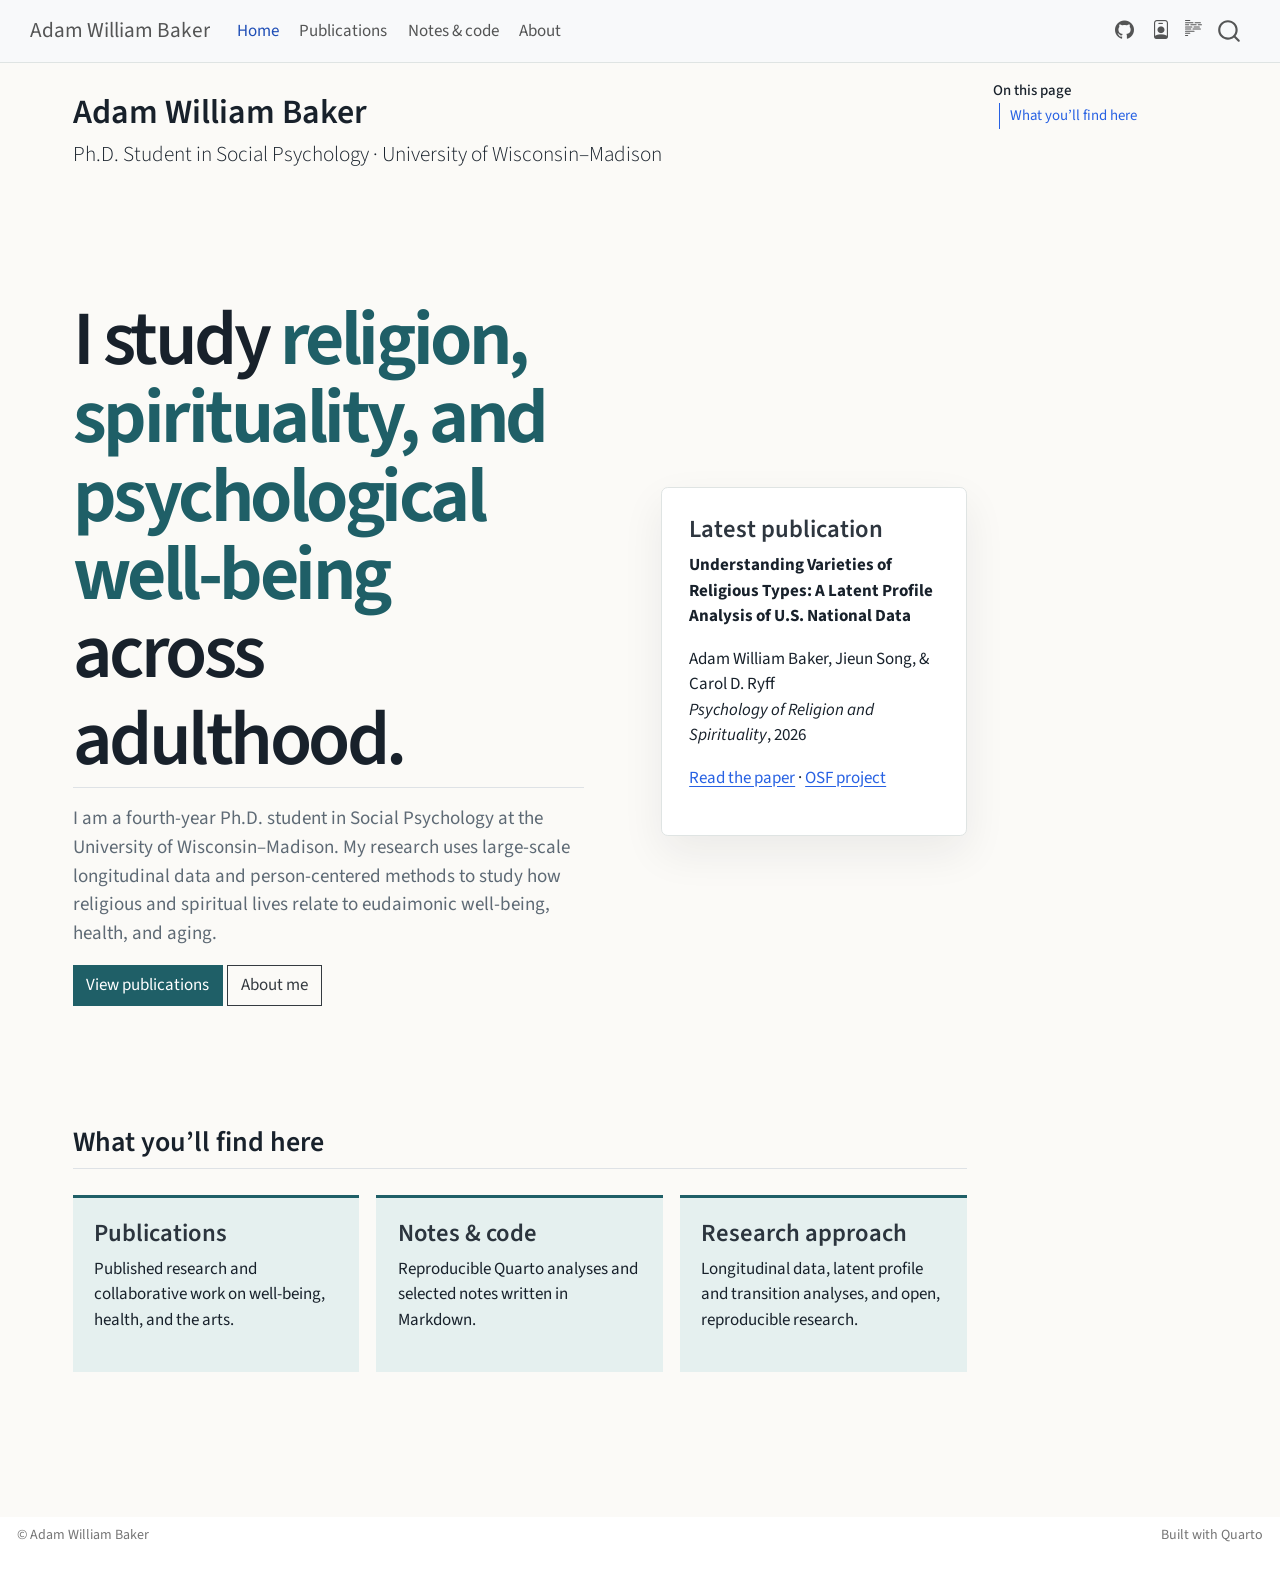
==== index.html @ 700f432c "Built site for gh-pages" ====
<!DOCTYPE html>
<html xmlns="http://www.w3.org/1999/xhtml" lang="en" xml:lang="en"><head>

<meta charset="utf-8">
<meta name="generator" content="quarto-1.10.18">

<meta name="viewport" content="width=device-width, initial-scale=1.0, user-scalable=yes">


<title>Adam William Baker</title>
<style>
/* Default styles provided by pandoc.
** See https://pandoc.org/MANUAL.html#variables-for-html for config info.
*/
span.smallcaps{font-variant: small-caps;}
div.columns{display: flex; gap: 1.5em;}
div.column{flex: auto;}
@media screen {
div.columns{gap: min(4vw, 1.5em);}
div.column{overflow-x: auto;}
}
div.hanging-indent{margin-left: 1.5em; text-indent: -1.5em;}
ul.task-list{list-style: none;}
ul.task-list li input[type="checkbox"] {
  width: 0.8em;
  margin: 0 0.8em 0.2em -1em; /* quarto-specific, see https://github.com/quarto-dev/quarto-cli/issues/4556 */ 
  vertical-align: middle;
}
</style>


<script src="site_libs/quarto-nav/quarto-nav.js"></script>
<script src="site_libs/quarto-nav/headroom.min.js"></script>
<script src="site_libs/clipboard/clipboard.min.js"></script>
<script src="site_libs/quarto-search/autocomplete.umd.js"></script>
<script src="site_libs/quarto-search/fuse.min.js"></script>
<script src="site_libs/quarto-search/quarto-search.js"></script>
<meta name="quarto:offset" content="./">
<script src="site_libs/quarto-html/quarto.js" type="module"></script>
<script src="site_libs/quarto-html/tabsets/tabsets.js" type="module"></script>
<script src="site_libs/quarto-html/popper.min.js"></script>
<script src="site_libs/quarto-html/tippy.umd.min.js"></script>
<script src="site_libs/quarto-html/anchor.min.js"></script>
<link href="site_libs/quarto-html/tippy.css" rel="stylesheet">
<link href="site_libs/quarto-html/quarto-syntax-highlighting-64a204ab8560d761af7679ceaba22944.css" rel="stylesheet" id="quarto-text-highlighting-styles">
<script src="site_libs/bootstrap/bootstrap.min.js"></script>
<link href="site_libs/bootstrap/bootstrap-icons.css" rel="stylesheet">
<link href="site_libs/bootstrap/bootstrap-3a8c703fb520cc07f7eefc65bb59a90d.min.css" rel="stylesheet" append-hash="true" id="quarto-bootstrap" data-mode="light">
<script id="quarto-search-options" type="application/json">{
  "location": "navbar",
  "copy-button": false,
  "collapse-after": 3,
  "panel-placement": "end",
  "type": "overlay",
  "limit": 50,
  "keyboard-shortcut": [
    "f",
    "/",
    "s"
  ],
  "show-item-context": false,
  "language": {
    "search-no-results-text": "No results",
    "search-matching-documents-text": "matching documents",
    "search-copy-link-title": "Copy link to search",
    "search-hide-matches-text": "Hide additional matches",
    "search-more-match-text": "more match in this document",
    "search-more-matches-text": "more matches in this document",
    "search-clear-button-title": "Clear",
    "search-text-placeholder": "",
    "search-detached-cancel-button-title": "Cancel",
    "search-submit-button-title": "Submit",
    "search-label": "Search"
  }
}</script>


<link rel="stylesheet" href="styles.css">
</head>

<body class="nav-fixed quarto-light">

<div id="quarto-search-results"></div>
  <header id="quarto-header" class="headroom fixed-top">
    <nav class="navbar navbar-expand-lg " data-bs-theme="dark">
      <div class="navbar-container container-fluid">
      <div class="navbar-brand-container mx-auto">
    <a class="navbar-brand" href="./index.html">
    <span class="navbar-title">Adam William Baker</span>
    </a>
  </div>
            <div id="quarto-search" class="" title="Search"></div>
          <button class="navbar-toggler" type="button" data-bs-toggle="collapse" data-bs-target="#navbarCollapse" aria-controls="navbarCollapse" role="menu" aria-expanded="false" aria-label="Toggle navigation" onclick="if (window.quartoToggleHeadroom) { window.quartoToggleHeadroom(); }">
  <span class="navbar-toggler-icon"></span>
</button>
          <div class="collapse navbar-collapse" id="navbarCollapse">
            <ul class="navbar-nav navbar-nav-scroll me-auto">
  <li class="nav-item">
    <a class="nav-link active" href="./index.html" aria-current="page"> 
<span class="menu-text">Home</span></a>
  </li>  
  <li class="nav-item">
    <a class="nav-link" href="./research.html"> 
<span class="menu-text">Publications</span></a>
  </li>  
  <li class="nav-item">
    <a class="nav-link" href="./notes/index.html"> 
<span class="menu-text">Notes &amp; code</span></a>
  </li>  
  <li class="nav-item">
    <a class="nav-link" href="./about.html"> 
<span class="menu-text">About</span></a>
  </li>  
</ul>
            <ul class="navbar-nav navbar-nav-scroll ms-auto">
  <li class="nav-item compact">
    <a class="nav-link" href="https://github.com/AdamWilliamBaker"> <i class="bi bi-github" role="img" aria-label="GitHub">
</i> 
<span class="menu-text"></span></a>
  </li>  
  <li class="nav-item compact">
    <a class="nav-link" href="https://orcid.org/0009-0003-1958-0463"> <i class="bi bi-person-badge" role="img" aria-label="ORCID">
</i> 
<span class="menu-text"></span></a>
  </li>  
</ul>
          </div> <!-- /navcollapse -->
            <div class="quarto-navbar-tools">
  <a href="" class="quarto-reader-toggle quarto-navigation-tool px-1" onclick="window.quartoToggleReader(); return false;" title="Toggle reader mode">
  <div class="quarto-reader-toggle-btn">
  <i class="bi"></i>
  </div>
</a>
</div>
      </div> <!-- /container-fluid -->
    </nav>
</header>
<!-- content -->
<div id="quarto-content" class="quarto-container page-columns page-rows-contents page-layout-full page-navbar">
<!-- sidebar -->
<!-- margin-sidebar -->
    <div id="quarto-margin-sidebar" class="sidebar margin-sidebar">
        <nav id="TOC" role="doc-toc" class="toc-active">
    <h2 id="toc-title">On this page</h2>
   
  <ul>
  <li><a href="#what-youll-find-here" id="toc-what-youll-find-here" class="nav-link active" data-scroll-target="#what-youll-find-here">What you’ll find here</a></li>
  </ul>
</nav>
    </div>
<!-- main -->
<main class="content column-page-left" id="quarto-document-content">

<header id="title-block-header" class="quarto-title-block default">
<div class="quarto-title">
<h1 class="title">Adam William Baker</h1>
<p class="subtitle lead">Ph.D.&nbsp;Student in Social Psychology · University of Wisconsin–Madison</p>
</div>



<div class="quarto-title-meta column-page-left">

    
  
    
  </div>
  


</header>


<div class="hero">
<section id="i-study-religion-spirituality-and-psychological-well-being-across-adulthood." class="level2 hero-copy">
<h2 class="anchored" data-anchor-id="i-study-religion-spirituality-and-psychological-well-being-across-adulthood.">I study <strong>religion, spirituality, and psychological well-being</strong> across adulthood.</h2>
<p>I am a fourth-year Ph.D.&nbsp;student in Social Psychology at the University of Wisconsin–Madison. My research uses large-scale longitudinal data and person-centered methods to study how religious and spiritual lives relate to eudaimonic well-being, health, and aging.</p>
<p><a href="./research.html" class="btn btn-primary">View publications</a> <a href="./about.html" class="btn btn-outline-dark">About me</a></p>
</section>
<section id="latest-publication" class="level3 hero-card">
<h3 class="anchored" data-anchor-id="latest-publication">Latest publication</h3>
<p><strong>Understanding Varieties of Religious Types: A Latent Profile Analysis of U.S. National Data</strong></p>
<p>Adam William Baker, Jieun Song, &amp; Carol D. Ryff<br>
<em>Psychology of Religion and Spirituality</em>, 2026</p>
<p><a href="https://doi.org/10.1037/rel0000631">Read the paper</a> · <a href="https://doi.org/10.17605/OSF.IO/YSD2C">OSF project</a></p>
</section>
</div>
<section id="what-youll-find-here" class="level2">
<h2 class="anchored" data-anchor-id="what-youll-find-here">What you’ll find here</h2>
<div class="feature-grid">
<section id="publications" class="level3 feature">
<h3 class="anchored" data-anchor-id="publications">Publications</h3>
<p>Published research and collaborative work on well-being, health, and the arts.</p>
</section>
<section id="notes-code" class="level3 feature">
<h3 class="anchored" data-anchor-id="notes-code">Notes &amp; code</h3>
<p>Reproducible Quarto analyses and selected notes written in Markdown.</p>
</section>
<section id="research-approach" class="level3 feature">
<h3 class="anchored" data-anchor-id="research-approach">Research approach</h3>
<p>Longitudinal data, latent profile and transition analyses, and open, reproducible research.</p>
</section>
</div>


</section>

</main> <!-- /main -->
<script id="quarto-html-after-body" type="application/javascript">
  window.document.addEventListener("DOMContentLoaded", function (event) {
    const icon = "";
    const anchorJS = new window.AnchorJS();
    anchorJS.options = {
      placement: 'right',
      icon: icon
    };
    anchorJS.add('.anchored');
    const isCodeAnnotation = (el) => {
      for (const clz of el.classList) {
        if (clz.startsWith('code-annotation-')) {                     
          return true;
        }
      }
      return false;
    }
    const onCopySuccess = function(e) {
      // button target
      const button = e.trigger;
      // don't keep focus
      button.blur();
      // flash "checked"
      button.classList.add('code-copy-button-checked');
      var currentTitle = button.getAttribute("title");
      button.setAttribute("title", "Copied!");
      let tooltip;
      if (window.bootstrap) {
        button.setAttribute("data-bs-toggle", "tooltip");
        button.setAttribute("data-bs-placement", "left");
        button.setAttribute("data-bs-title", "Copied!");
        tooltip = new bootstrap.Tooltip(button, 
          { trigger: "manual", 
            customClass: "code-copy-button-tooltip",
            offset: [0, -8]});
        tooltip.show();    
      }
      setTimeout(function() {
        if (tooltip) {
          tooltip.hide();
          button.removeAttribute("data-bs-title");
          button.removeAttribute("data-bs-toggle");
          button.removeAttribute("data-bs-placement");
        }
        button.setAttribute("title", currentTitle);
        button.classList.remove('code-copy-button-checked');
      }, 1000);
      // clear code selection
      e.clearSelection();
    }
    const getTextToCopy = function(trigger) {
      const outerScaffold = trigger.parentElement.cloneNode(true);
      const codeEl = outerScaffold.querySelector('code');
      for (const childEl of codeEl.children) {
        if (isCodeAnnotation(childEl)) {
          childEl.remove();
        }
      }
      return codeEl.innerText;
    }
    const clipboard = new window.ClipboardJS('.code-copy-button:not([data-in-quarto-modal])', {
      text: getTextToCopy
    });
    clipboard.on('success', onCopySuccess);
    if (window.document.getElementById('quarto-embedded-source-code-modal')) {
      const clipboardModal = new window.ClipboardJS('.code-copy-button[data-in-quarto-modal]', {
        text: getTextToCopy,
        container: window.document.getElementById('quarto-embedded-source-code-modal')
      });
      clipboardModal.on('success', onCopySuccess);
    }
      var localhostRegex = new RegExp(/^(?:http|https):\/\/localhost\:?[0-9]*\//);
      var mailtoRegex = new RegExp(/^mailto:/);
        var filterRegex = new RegExp("https:\/\/adamwilliambaker\.github\.io");
      var isInternal = (href) => {
          return filterRegex.test(href) || localhostRegex.test(href) || mailtoRegex.test(href);
      }
      // Inspect non-navigation links and adorn them if external
     var links = window.document.querySelectorAll('a[href]:not(.nav-link):not(.navbar-brand):not(.toc-action):not(.sidebar-link):not(.sidebar-item-toggle):not(.pagination-link):not(.no-external):not([aria-hidden]):not(.dropdown-item):not(.quarto-navigation-tool):not(.about-link)');
      for (var i=0; i<links.length; i++) {
        const link = links[i];
        if (!isInternal(link.href)) {
          // undo the damage that might have been done by quarto-nav.js in the case of
          // links that we want to consider external
          if (link.dataset.originalHref !== undefined) {
            link.href = link.dataset.originalHref;
          }
        }
      }
    function tippyHover(el, contentFn, onTriggerFn, onUntriggerFn) {
      const config = {
        allowHTML: true,
        maxWidth: 500,
        delay: 100,
        arrow: false,
        appendTo: function(el) {
            return el.parentElement;
        },
        interactive: true,
        interactiveBorder: 10,
        theme: 'quarto',
        placement: 'bottom-start',
      };
      if (contentFn) {
        config.content = contentFn;
      }
      if (onTriggerFn) {
        config.onTrigger = onTriggerFn;
      }
      if (onUntriggerFn) {
        config.onUntrigger = onUntriggerFn;
      }
      window.tippy(el, config); 
    }
    const noterefs = window.document.querySelectorAll('a[role="doc-noteref"]');
    for (var i=0; i<noterefs.length; i++) {
      const ref = noterefs[i];
      tippyHover(ref, function() {
        // use id or data attribute instead here
        let href = ref.getAttribute('data-footnote-href') || ref.getAttribute('href');
        try { href = new URL(href).hash; } catch {}
        const id = href.replace(/^#\/?/, "");
        const note = window.document.getElementById(id);
        if (note) {
          return note.innerHTML;
        } else {
          return "";
        }
      });
    }
    const xrefs = window.document.querySelectorAll('a.quarto-xref');
    const processXRef = (id, note) => {
      // Strip column container classes
      const stripColumnClz = (el) => {
        el.classList.remove("page-full", "page-columns");
        if (el.children) {
          for (const child of el.children) {
            stripColumnClz(child);
          }
        }
      }
      stripColumnClz(note)
      if (id === null || id.startsWith('sec-')) {
        // Special case sections, only their first couple elements
        const container = document.createElement("div");
        if (note.children && note.children.length > 2) {
          container.appendChild(note.children[0].cloneNode(true));
          for (let i = 1; i < note.children.length; i++) {
            const child = note.children[i];
            if (child.tagName === "P" && child.innerText === "") {
              continue;
            } else {
              container.appendChild(child.cloneNode(true));
              break;
            }
          }
          if (window.Quarto?.typesetMath) {
            window.Quarto.typesetMath(container);
          }
          return container.innerHTML
        } else {
          if (window.Quarto?.typesetMath) {
            window.Quarto.typesetMath(note);
          }
          return note.innerHTML;
        }
      } else {
        // Remove any anchor links if they are present
        const anchorLink = note.querySelector('a.anchorjs-link');
        if (anchorLink) {
          anchorLink.remove();
        }
        if (window.Quarto?.typesetMath) {
          window.Quarto.typesetMath(note);
        }
        if (note.classList.contains("callout")) {
          return note.outerHTML;
        } else {
          return note.innerHTML;
        }
      }
    }
    for (var i=0; i<xrefs.length; i++) {
      const xref = xrefs[i];
      tippyHover(xref, undefined, function(instance) {
        instance.disable();
        let url = xref.getAttribute('href');
        let hash = undefined; 
        if (url.startsWith('#')) {
          hash = url;
        } else {
          try { hash = new URL(url).hash; } catch {}
        }
        if (hash) {
          const id = hash.replace(/^#\/?/, "");
          const note = window.document.getElementById(id);
          if (note !== null) {
            try {
              const html = processXRef(id, note.cloneNode(true));
              instance.setContent(html);
            } finally {
              instance.enable();
              instance.show();
            }
          } else {
            // See if we can fetch this
            fetch(url.split('#')[0])
            .then(res => res.text())
            .then(html => {
              const parser = new DOMParser();
              const htmlDoc = parser.parseFromString(html, "text/html");
              const note = htmlDoc.getElementById(id);
              if (note !== null) {
                const html = processXRef(id, note);
                instance.setContent(html);
              } 
            }).finally(() => {
              instance.enable();
              instance.show();
            });
          }
        } else {
          // See if we can fetch a full url (with no hash to target)
          // This is a special case and we should probably do some content thinning / targeting
          fetch(url)
          .then(res => res.text())
          .then(html => {
            const parser = new DOMParser();
            const htmlDoc = parser.parseFromString(html, "text/html");
            const note = htmlDoc.querySelector('main.content');
            if (note !== null) {
              // This should only happen for chapter cross references
              // (since there is no id in the URL)
              // remove the first header
              if (note.children.length > 0 && note.children[0].tagName === "HEADER") {
                note.children[0].remove();
              }
              const html = processXRef(null, note);
              instance.setContent(html);
            } 
          }).finally(() => {
            instance.enable();
            instance.show();
          });
        }
      }, function(instance) {
      });
    }
        let selectedAnnoteEl;
        const selectorForAnnotation = ( cell, annotation) => {
          let cellAttr = 'data-code-cell="' + cell + '"';
          let lineAttr = 'data-code-annotation="' +  annotation + '"';
          const selector = 'span[' + cellAttr + '][' + lineAttr + ']';
          return selector;
        }
        const selectCodeLines = (annoteEl) => {
          const doc = window.document;
          const targetCell = annoteEl.getAttribute("data-target-cell");
          const targetAnnotation = annoteEl.getAttribute("data-target-annotation");
          const annoteSpan = window.document.querySelector(selectorForAnnotation(targetCell, targetAnnotation));
          const lines = annoteSpan.getAttribute("data-code-lines").split(",");
          const lineIds = lines.map((line) => {
            return targetCell + "-" + line;
          })
          let top = null;
          let height = null;
          let parent = null;
          if (lineIds.length > 0) {
              //compute the position of the single el (top and bottom and make a div)
              const el = window.document.getElementById(lineIds[0]);
              top = el.offsetTop;
              height = el.offsetHeight;
              parent = el.parentElement.parentElement;
            if (lineIds.length > 1) {
              const lastEl = window.document.getElementById(lineIds[lineIds.length - 1]);
              const bottom = lastEl.offsetTop + lastEl.offsetHeight;
              height = bottom - top;
            }
            if (top !== null && height !== null && parent !== null) {
              // cook up a div (if necessary) and position it 
              let div = window.document.getElementById("code-annotation-line-highlight");
              if (div === null) {
                div = window.document.createElement("div");
                div.setAttribute("id", "code-annotation-line-highlight");
                div.style.position = 'absolute';
                parent.appendChild(div);
              }
              div.style.top = top - 2 + "px";
              div.style.height = height + 4 + "px";
              div.style.left = 0;
              let gutterDiv = window.document.getElementById("code-annotation-line-highlight-gutter");
              if (gutterDiv === null) {
                gutterDiv = window.document.createElement("div");
                gutterDiv.setAttribute("id", "code-annotation-line-highlight-gutter");
                gutterDiv.style.position = 'absolute';
                const codeCell = window.document.getElementById(targetCell);
                const gutter = codeCell.querySelector('.code-annotation-gutter');
                gutter.appendChild(gutterDiv);
              }
              gutterDiv.style.top = top - 2 + "px";
              gutterDiv.style.height = height + 4 + "px";
            }
            selectedAnnoteEl = annoteEl;
          }
        };
        const unselectCodeLines = () => {
          const elementsIds = ["code-annotation-line-highlight", "code-annotation-line-highlight-gutter"];
          elementsIds.forEach((elId) => {
            const div = window.document.getElementById(elId);
            if (div) {
              div.remove();
            }
          });
          selectedAnnoteEl = undefined;
        };
          // Handle positioning of the toggle
      window.addEventListener(
        "resize",
        throttle(() => {
          elRect = undefined;
          if (selectedAnnoteEl) {
            selectCodeLines(selectedAnnoteEl);
          }
        }, 10)
      );
      function throttle(fn, ms) {
      let throttle = false;
      let timer;
        return (...args) => {
          if(!throttle) { // first call gets through
              fn.apply(this, args);
              throttle = true;
          } else { // all the others get throttled
              if(timer) clearTimeout(timer); // cancel #2
              timer = setTimeout(() => {
                fn.apply(this, args);
                timer = throttle = false;
              }, ms);
          }
        };
      }
        // Attach click handler to the DT
        const annoteDls = window.document.querySelectorAll('dt[data-target-cell]');
        for (const annoteDlNode of annoteDls) {
          annoteDlNode.addEventListener('click', (event) => {
            const clickedEl = event.target;
            if (clickedEl !== selectedAnnoteEl) {
              unselectCodeLines();
              const activeEl = window.document.querySelector('dt[data-target-cell].code-annotation-active');
              if (activeEl) {
                activeEl.classList.remove('code-annotation-active');
              }
              selectCodeLines(clickedEl);
              clickedEl.classList.add('code-annotation-active');
            } else {
              // Unselect the line
              unselectCodeLines();
              clickedEl.classList.remove('code-annotation-active');
            }
          });
        }
    const findCites = (el) => {
      const parentEl = el.parentElement;
      if (parentEl) {
        const cites = parentEl.dataset.cites;
        if (cites) {
          return {
            el,
            cites: cites.split(' ')
          };
        } else {
          return findCites(el.parentElement)
        }
      } else {
        return undefined;
      }
    };
    var bibliorefs = window.document.querySelectorAll('a[role="doc-biblioref"]');
    for (var i=0; i<bibliorefs.length; i++) {
      const ref = bibliorefs[i];
      const citeInfo = findCites(ref);
      if (citeInfo) {
        tippyHover(citeInfo.el, function() {
          var popup = window.document.createElement('div');
          citeInfo.cites.forEach(function(cite) {
            var citeDiv = window.document.createElement('div');
            citeDiv.classList.add('hanging-indent');
            citeDiv.classList.add('csl-entry');
            var biblioDiv = window.document.getElementById('ref-' + cite);
            if (biblioDiv) {
              citeDiv.innerHTML = biblioDiv.innerHTML;
            }
            popup.appendChild(citeDiv);
          });
          return popup.innerHTML;
        });
      }
    }
  });
  </script>
</div> <!-- /content -->
<footer class="footer">
  <div class="nav-footer">
    <div class="nav-footer-left">
<p>© Adam William Baker</p>
</div>   
    <div class="nav-footer-center">
      &nbsp;
    </div>
    <div class="nav-footer-right">
<p>Built with Quarto</p>
</div>
  </div>
</footer>




</body></html>
---- site_libs/quarto-html/tippy.css ----
.tippy-box[data-animation=fade][data-state=hidden]{opacity:0}[data-tippy-root]{max-width:calc(100vw - 10px)}.tippy-box{position:relative;background-color:#333;color:#fff;border-radius:4px;font-size:14px;line-height:1.4;white-space:normal;outline:0;transition-property:transform,visibility,opacity}.tippy-box[data-placement^=top]>.tippy-arrow{bottom:0}.tippy-box[data-placement^=top]>.tippy-arrow:before{bottom:-7px;left:0;border-width:8px 8px 0;border-top-color:initial;transform-origin:center top}.tippy-box[data-placement^=bottom]>.tippy-arrow{top:0}.tippy-box[data-placement^=bottom]>.tippy-arrow:before{top:-7px;left:0;border-width:0 8px 8px;border-bottom-color:initial;transform-origin:center bottom}.tippy-box[data-placement^=left]>.tippy-arrow{right:0}.tippy-box[data-placement^=left]>.tippy-arrow:before{border-width:8px 0 8px 8px;border-left-color:initial;right:-7px;transform-origin:center left}.tippy-box[data-placement^=right]>.tippy-arrow{left:0}.tippy-box[data-placement^=right]>.tippy-arrow:before{left:-7px;border-width:8px 8px 8px 0;border-right-color:initial;transform-origin:center right}.tippy-box[data-inertia][data-state=visible]{transition-timing-function:cubic-bezier(.54,1.5,.38,1.11)}.tippy-arrow{width:16px;height:16px;color:#333}.tippy-arrow:before{content:"";position:absolute;border-color:transparent;border-style:solid}.tippy-content{position:relative;padding:5px 9px;z-index:1}
---- site_libs/quarto-html/quarto-syntax-highlighting-64a204ab8560d761af7679ceaba22944.css ----
/* quarto syntax highlight colors */
:root {
  --quarto-hl-ot-color: #003B4F;
  --quarto-hl-at-color: #657422;
  --quarto-hl-ss-color: #20794D;
  --quarto-hl-an-color: #5E5E5E;
  --quarto-hl-fu-color: #4758AB;
  --quarto-hl-st-color: #20794D;
  --quarto-hl-cf-color: #003B4F;
  --quarto-hl-op-color: #5E5E5E;
  --quarto-hl-er-color: #AD0000;
  --quarto-hl-bn-color: #AD0000;
  --quarto-hl-al-color: #AD0000;
  --quarto-hl-va-color: #111111;
  --quarto-hl-bu-color: inherit;
  --quarto-hl-ex-color: inherit;
  --quarto-hl-pp-color: #AD0000;
  --quarto-hl-in-color: #5E5E5E;
  --quarto-hl-vs-color: #20794D;
  --quarto-hl-wa-color: #5E5E5E;
  --quarto-hl-do-color: #5E5E5E;
  --quarto-hl-im-color: #00769E;
  --quarto-hl-ch-color: #20794D;
  --quarto-hl-dt-color: #AD0000;
  --quarto-hl-fl-color: #AD0000;
  --quarto-hl-co-color: #5E5E5E;
  --quarto-hl-cv-color: #5E5E5E;
  --quarto-hl-cn-color: #8f5902;
  --quarto-hl-sc-color: #5E5E5E;
  --quarto-hl-dv-color: #AD0000;
  --quarto-hl-kw-color: #003B4F;
}

/* other quarto variables */
:root {
  --quarto-font-monospace: SFMono-Regular, Menlo, Monaco, Consolas, "Liberation Mono", "Courier New", monospace;
}

/* syntax highlight based on Pandoc's rules */
pre > code.sourceCode > span {
  color: #003B4F;
}

code.sourceCode > span {
  color: #003B4F;
}

div.sourceCode,
div.sourceCode pre.sourceCode {
  color: #003B4F;
}

/* Normal */
code span {
  color: #003B4F;
}

/* Alert */
code span.al {
  color: #AD0000;
  font-style: inherit;
}

/* Annotation */
code span.an {
  color: #5E5E5E;
  font-style: inherit;
}

/* Attribute */
code span.at {
  color: #657422;
  font-style: inherit;
}

/* BaseN */
code span.bn {
  color: #AD0000;
  font-style: inherit;
}

/* BuiltIn */
code span.bu {
  font-style: inherit;
}

/* ControlFlow */
code span.cf {
  color: #003B4F;
  font-weight: bold;
  font-style: inherit;
}

/* Char */
code span.ch {
  color: #20794D;
  font-style: inherit;
}

/* Constant */
code span.cn {
  color: #8f5902;
  font-style: inherit;
}

/* Comment */
code span.co {
  color: #5E5E5E;
  font-style: inherit;
}

/* CommentVar */
code span.cv {
  color: #5E5E5E;
  font-style: italic;
}

/* Documentation */
code span.do {
  color: #5E5E5E;
  font-style: italic;
}

/* DataType */
code span.dt {
  color: #AD0000;
  font-style: inherit;
}

/* DecVal */
code span.dv {
  color: #AD0000;
  font-style: inherit;
}

/* Error */
code span.er {
  color: #AD0000;
  font-style: inherit;
}

/* Extension */
code span.ex {
  font-style: inherit;
}

/* Float */
code span.fl {
  color: #AD0000;
  font-style: inherit;
}

/* Function */
code span.fu {
  color: #4758AB;
  font-style: inherit;
}

/* Import */
code span.im {
  color: #00769E;
  font-style: inherit;
}

/* Information */
code span.in {
  color: #5E5E5E;
  font-style: inherit;
}

/* Keyword */
code span.kw {
  color: #003B4F;
  font-weight: bold;
  font-style: inherit;
}

/* Operator */
code span.op {
  color: #5E5E5E;
  font-style: inherit;
}

/* Other */
code span.ot {
  color: #003B4F;
  font-style: inherit;
}

/* Preprocessor */
code span.pp {
  color: #AD0000;
  font-style: inherit;
}

/* SpecialChar */
code span.sc {
  color: #5E5E5E;
  font-style: inherit;
}

/* SpecialString */
code span.ss {
  color: #20794D;
  font-style: inherit;
}

/* String */
code span.st {
  color: #20794D;
  font-style: inherit;
}

/* Variable */
code span.va {
  color: #111111;
  font-style: inherit;
}

/* VerbatimString */
code span.vs {
  color: #20794D;
  font-style: inherit;
}

/* Warning */
code span.wa {
  color: #5E5E5E;
  font-style: italic;
}

.prevent-inlining {
  content: "</";
}

/*# sourceMappingURL=9d8d5bb603a83b8298b89080a598c93b.css.map */
---- styles.css ----
:root {
  --ink: #18212b;
  --muted: #5e6a75;
  --paper: #fbfaf7;
  --accent: #1f5f67;
  --accent-soft: #e5f0ef;
  --line: #dfe4e3;
}

body {
  color: var(--ink);
  background: var(--paper);
}

.navbar {
  border-bottom: 1px solid var(--line);
}

.hero {
  display: grid;
  grid-template-columns: minmax(0, 1.45fr) minmax(18rem, 0.8fr);
  gap: clamp(2rem, 6vw, 6rem);
  align-items: center;
  padding: clamp(3rem, 8vw, 7rem) 0;
}

.hero-copy h2 {
  max-width: 16ch;
  margin-top: 0;
  font-size: clamp(2.5rem, 6vw, 5.4rem);
  line-height: 1.02;
  letter-spacing: -0.045em;
}

.hero-copy h2 strong {
  color: var(--accent);
  font-weight: 650;
}

.hero-copy p {
  max-width: 42rem;
  color: var(--muted);
  font-size: 1.12rem;
}

.hero-card,
.publication {
  padding: 1.6rem;
  border: 1px solid var(--line);
  border-radius: 0.4rem;
  background: #fff;
  box-shadow: 0 1rem 2.5rem rgb(24 33 43 / 7%);
}

.hero-card h3,
.publication h3 {
  margin-top: 0;
}

.feature-grid {
  display: grid;
  grid-template-columns: repeat(3, 1fr);
  gap: 1rem;
  margin: 1.5rem 0 4rem;
}

.feature {
  padding: 1.25rem;
  border-top: 3px solid var(--accent);
  background: var(--accent-soft);
}

.feature h3 {
  margin-top: 0;
}

.btn-primary {
  border-color: var(--accent);
  background: var(--accent);
}

@media (max-width: 800px) {
  .hero,
  .feature-grid {
    grid-template-columns: 1fr;
  }

  .hero {
    padding-top: 2rem;
  }
}
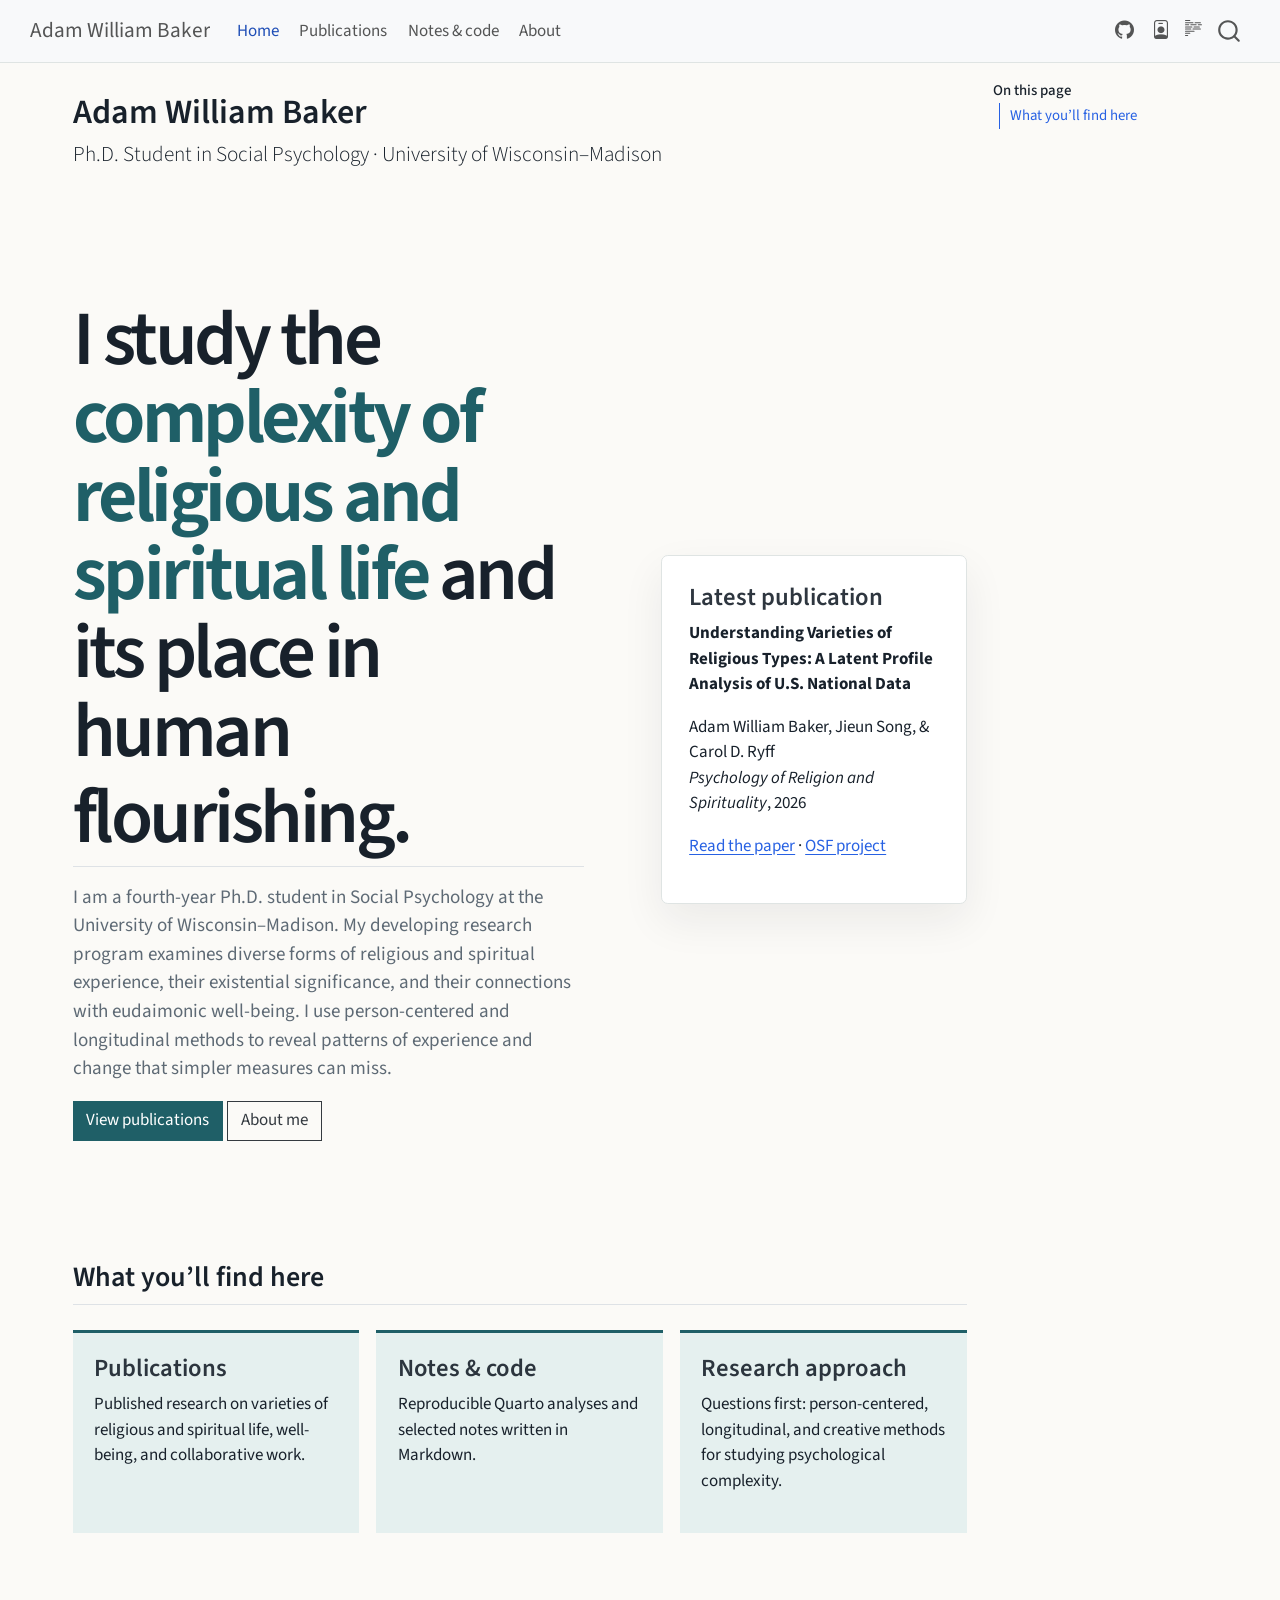
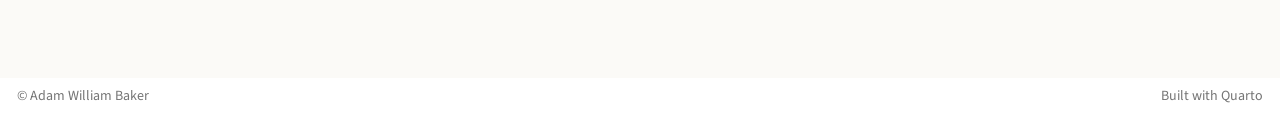
==== commit 029799d0: "Built site for gh-pages" ====
--- a/index.html
+++ b/index.html
@@ -172,9 +172,9 @@
 
 
 <div class="hero">
-<section id="i-study-religion-spirituality-and-psychological-well-being-across-adulthood." class="level2 hero-copy">
-<h2 class="anchored" data-anchor-id="i-study-religion-spirituality-and-psychological-well-being-across-adulthood.">I study <strong>religion, spirituality, and psychological well-being</strong> across adulthood.</h2>
-<p>I am a fourth-year Ph.D.&nbsp;student in Social Psychology at the University of Wisconsin–Madison. My research uses large-scale longitudinal data and person-centered methods to study how religious and spiritual lives relate to eudaimonic well-being, health, and aging.</p>
+<section id="i-study-the-complexity-of-religious-and-spiritual-life-and-its-place-in-human-flourishing." class="level2 hero-copy">
+<h2 class="anchored" data-anchor-id="i-study-the-complexity-of-religious-and-spiritual-life-and-its-place-in-human-flourishing.">I study the <strong>complexity of religious and spiritual life</strong> and its place in human flourishing.</h2>
+<p>I am a fourth-year Ph.D.&nbsp;student in Social Psychology at the University of Wisconsin–Madison. My developing research program examines diverse forms of religious and spiritual experience, their existential significance, and their connections with eudaimonic well-being. I use person-centered and longitudinal methods to reveal patterns of experience and change that simpler measures can miss.</p>
 <p><a href="./research.html" class="btn btn-primary">View publications</a> <a href="./about.html" class="btn btn-outline-dark">About me</a></p>
 </section>
 <section id="latest-publication" class="level3 hero-card">
@@ -190,7 +190,7 @@
 <div class="feature-grid">
 <section id="publications" class="level3 feature">
 <h3 class="anchored" data-anchor-id="publications">Publications</h3>
-<p>Published research and collaborative work on well-being, health, and the arts.</p>
+<p>Published research on varieties of religious and spiritual life, well-being, and collaborative work.</p>
 </section>
 <section id="notes-code" class="level3 feature">
 <h3 class="anchored" data-anchor-id="notes-code">Notes &amp; code</h3>
@@ -198,7 +198,7 @@
 </section>
 <section id="research-approach" class="level3 feature">
 <h3 class="anchored" data-anchor-id="research-approach">Research approach</h3>
-<p>Longitudinal data, latent profile and transition analyses, and open, reproducible research.</p>
+<p>Questions first: person-centered, longitudinal, and creative methods for studying psychological complexity.</p>
 </section>
 </div>
 
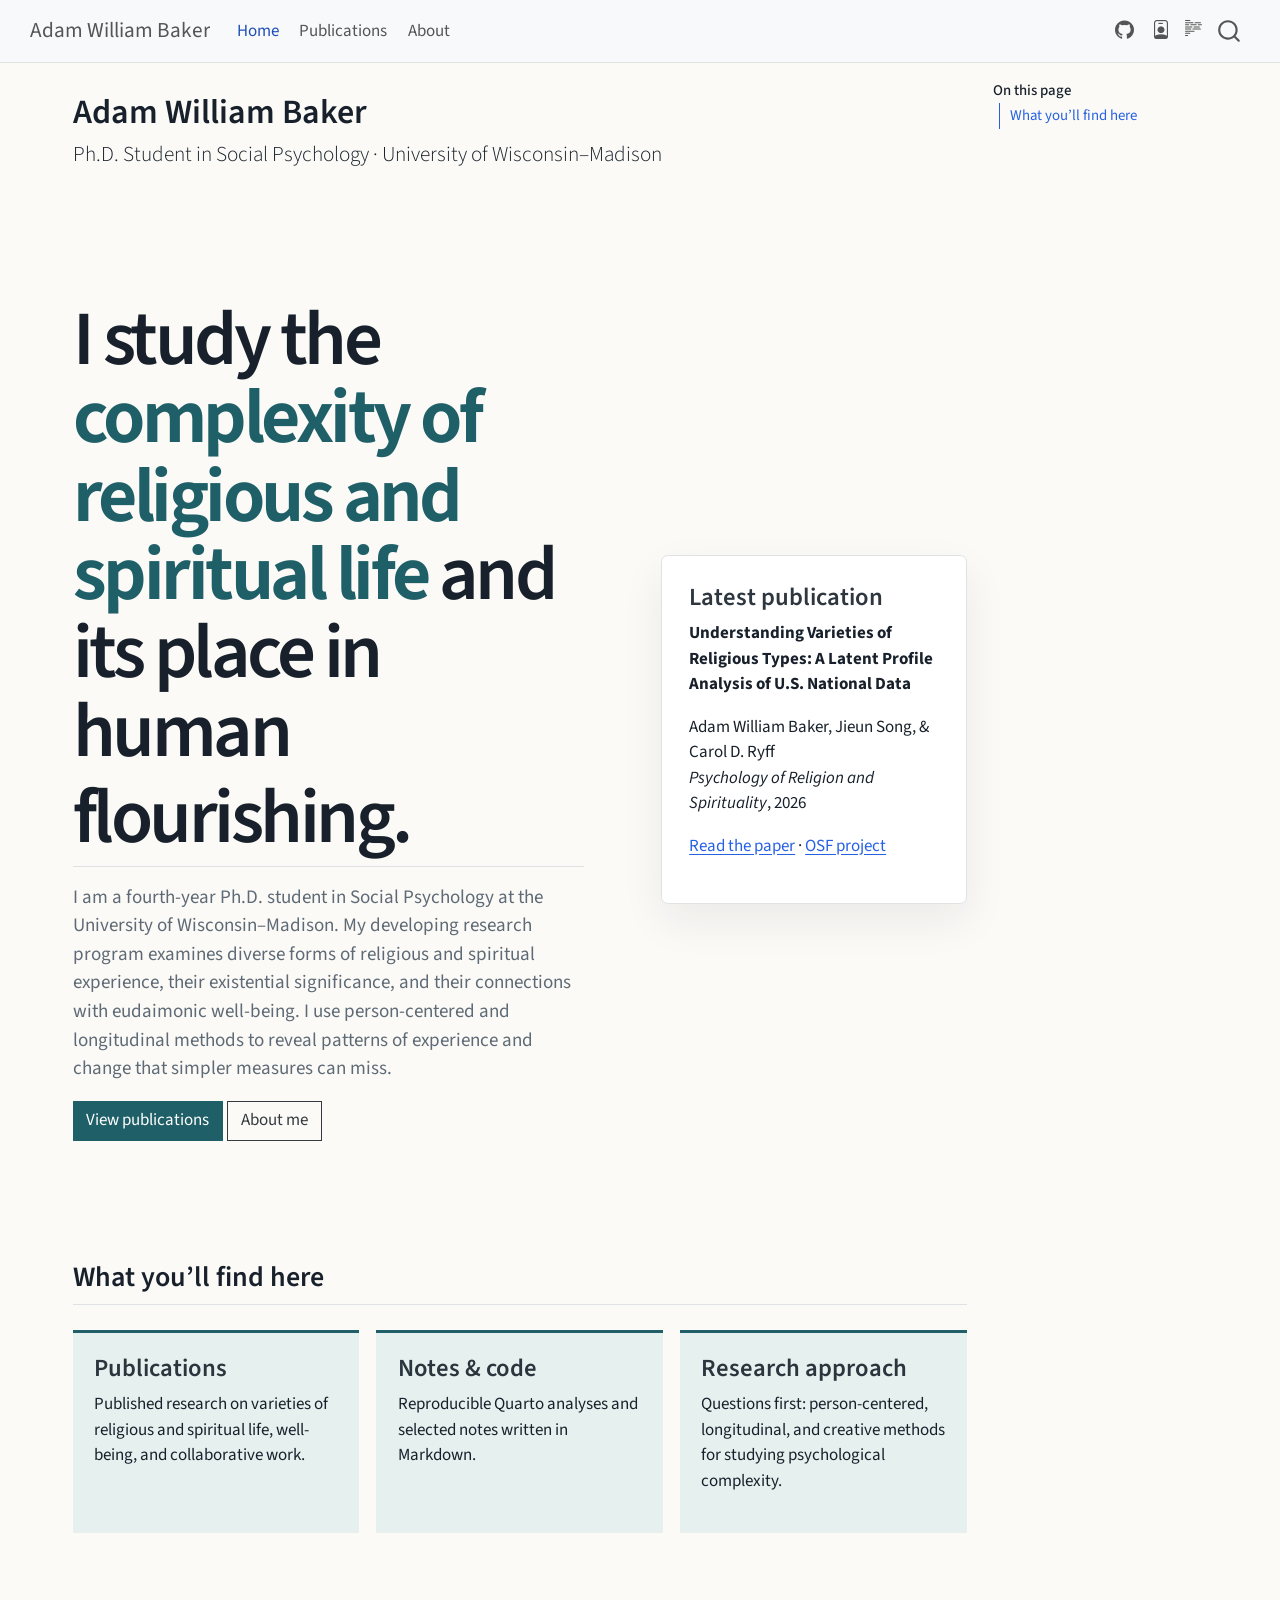
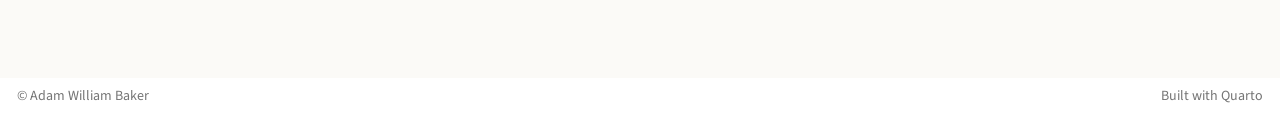
==== commit 25fb0ef8: "Built site for gh-pages" ====
--- a/index.html
+++ b/index.html
@@ -102,10 +102,6 @@
   <li class="nav-item">
     <a class="nav-link" href="./research.html"> 
 <span class="menu-text">Publications</span></a>
-  </li>  
-  <li class="nav-item">
-    <a class="nav-link" href="./notes/index.html"> 
-<span class="menu-text">Notes &amp; code</span></a>
   </li>  
   <li class="nav-item">
     <a class="nav-link" href="./about.html"> 
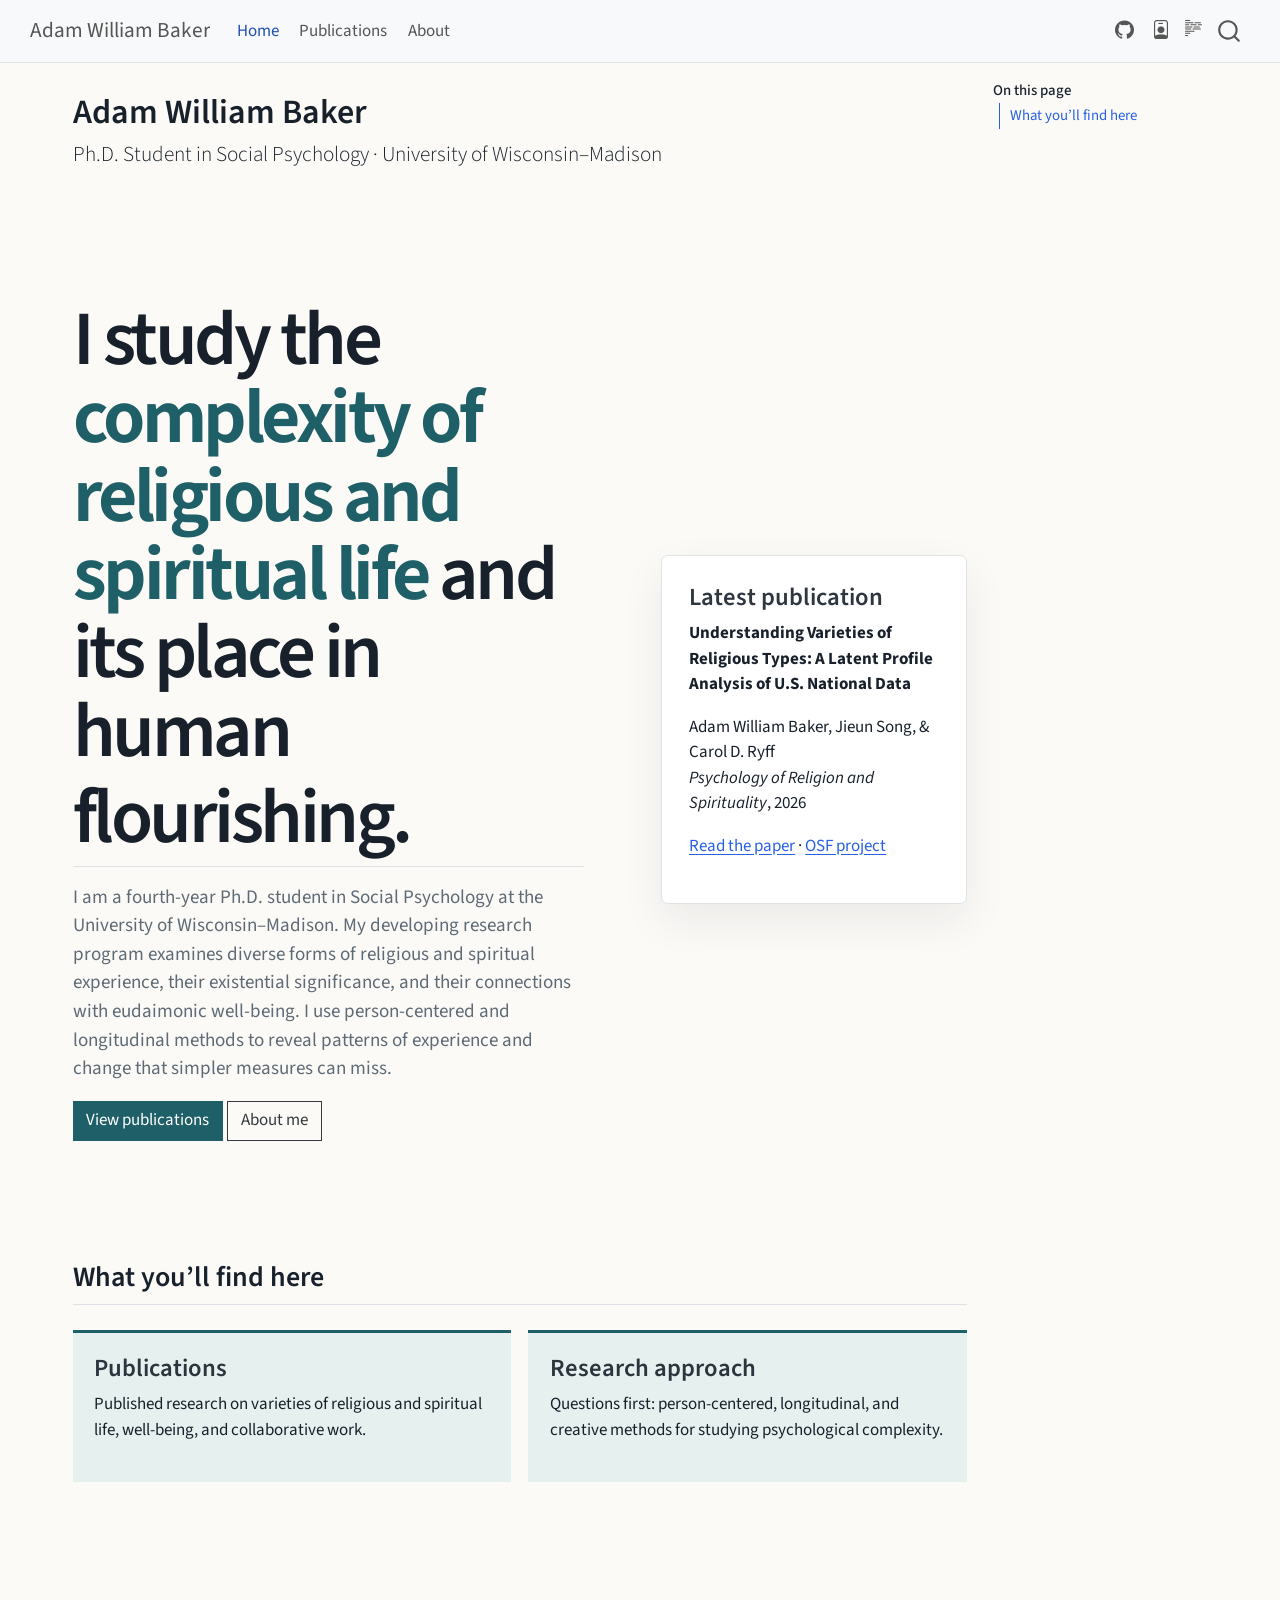
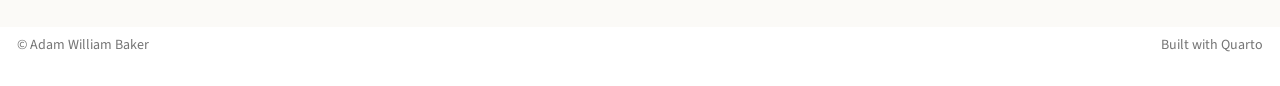
==== commit 0e3fd7fa: "Built site for gh-pages" ====
--- a/index.html
+++ b/index.html
@@ -188,10 +188,6 @@
 <h3 class="anchored" data-anchor-id="publications">Publications</h3>
 <p>Published research on varieties of religious and spiritual life, well-being, and collaborative work.</p>
 </section>
-<section id="notes-code" class="level3 feature">
-<h3 class="anchored" data-anchor-id="notes-code">Notes &amp; code</h3>
-<p>Reproducible Quarto analyses and selected notes written in Markdown.</p>
-</section>
 <section id="research-approach" class="level3 feature">
 <h3 class="anchored" data-anchor-id="research-approach">Research approach</h3>
 <p>Questions first: person-centered, longitudinal, and creative methods for studying psychological complexity.</p>
--- a/styles.css
+++ b/styles.css
@@ -59,7 +59,7 @@
 
 .feature-grid {
   display: grid;
-  grid-template-columns: repeat(3, 1fr);
+  grid-template-columns: repeat(2, 1fr);
   gap: 1rem;
   margin: 1.5rem 0 4rem;
 }
@@ -89,4 +89,3 @@
     padding-top: 2rem;
   }
 }
-
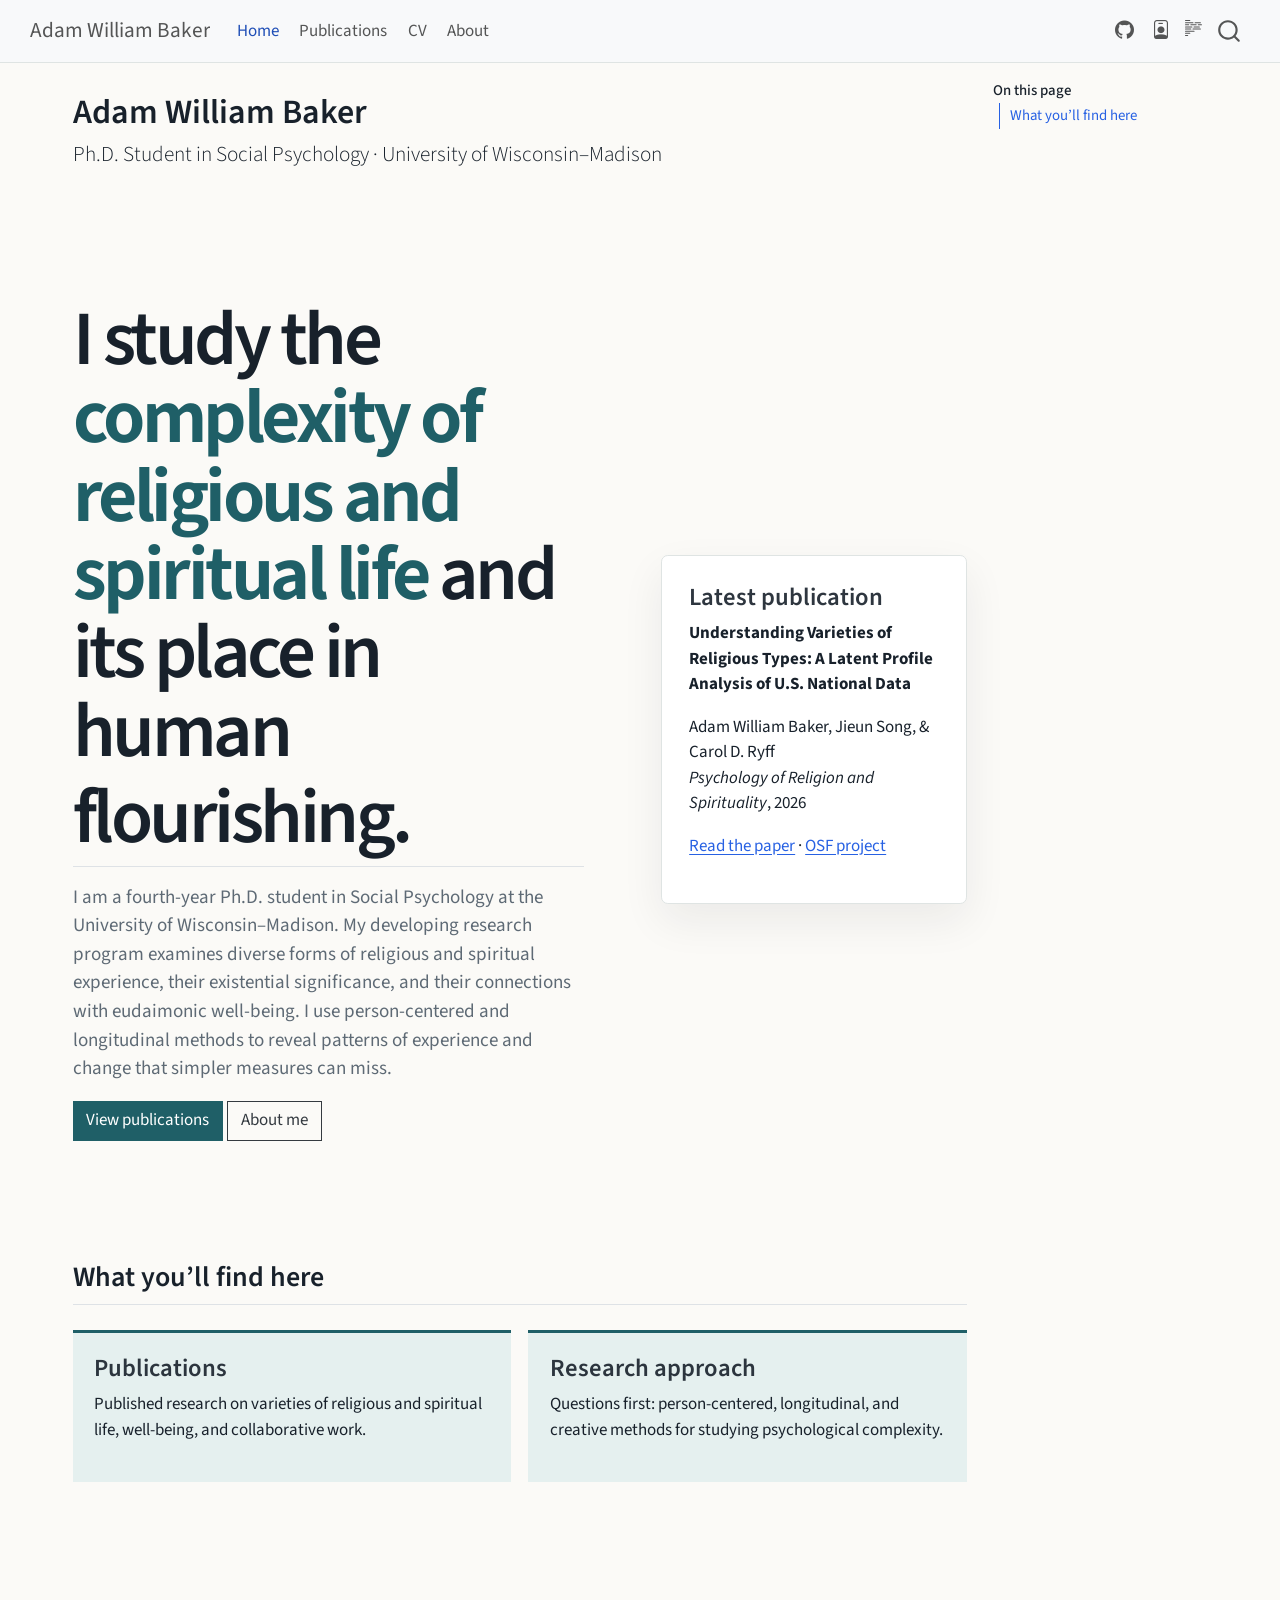
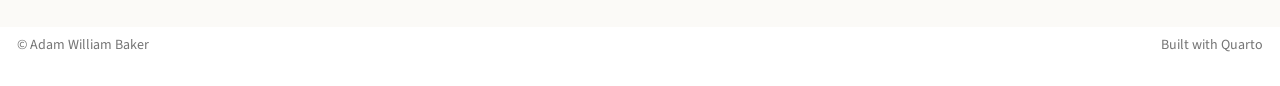
==== commit 8ba897cc: "Built site for gh-pages" ====
--- a/index.html
+++ b/index.html
@@ -102,6 +102,10 @@
   <li class="nav-item">
     <a class="nav-link" href="./research.html"> 
 <span class="menu-text">Publications</span></a>
+  </li>  
+  <li class="nav-item">
+    <a class="nav-link" href="./files/Adam_William_Baker_CV.pdf"> 
+<span class="menu-text">CV</span></a>
   </li>  
   <li class="nav-item">
     <a class="nav-link" href="./about.html"> 
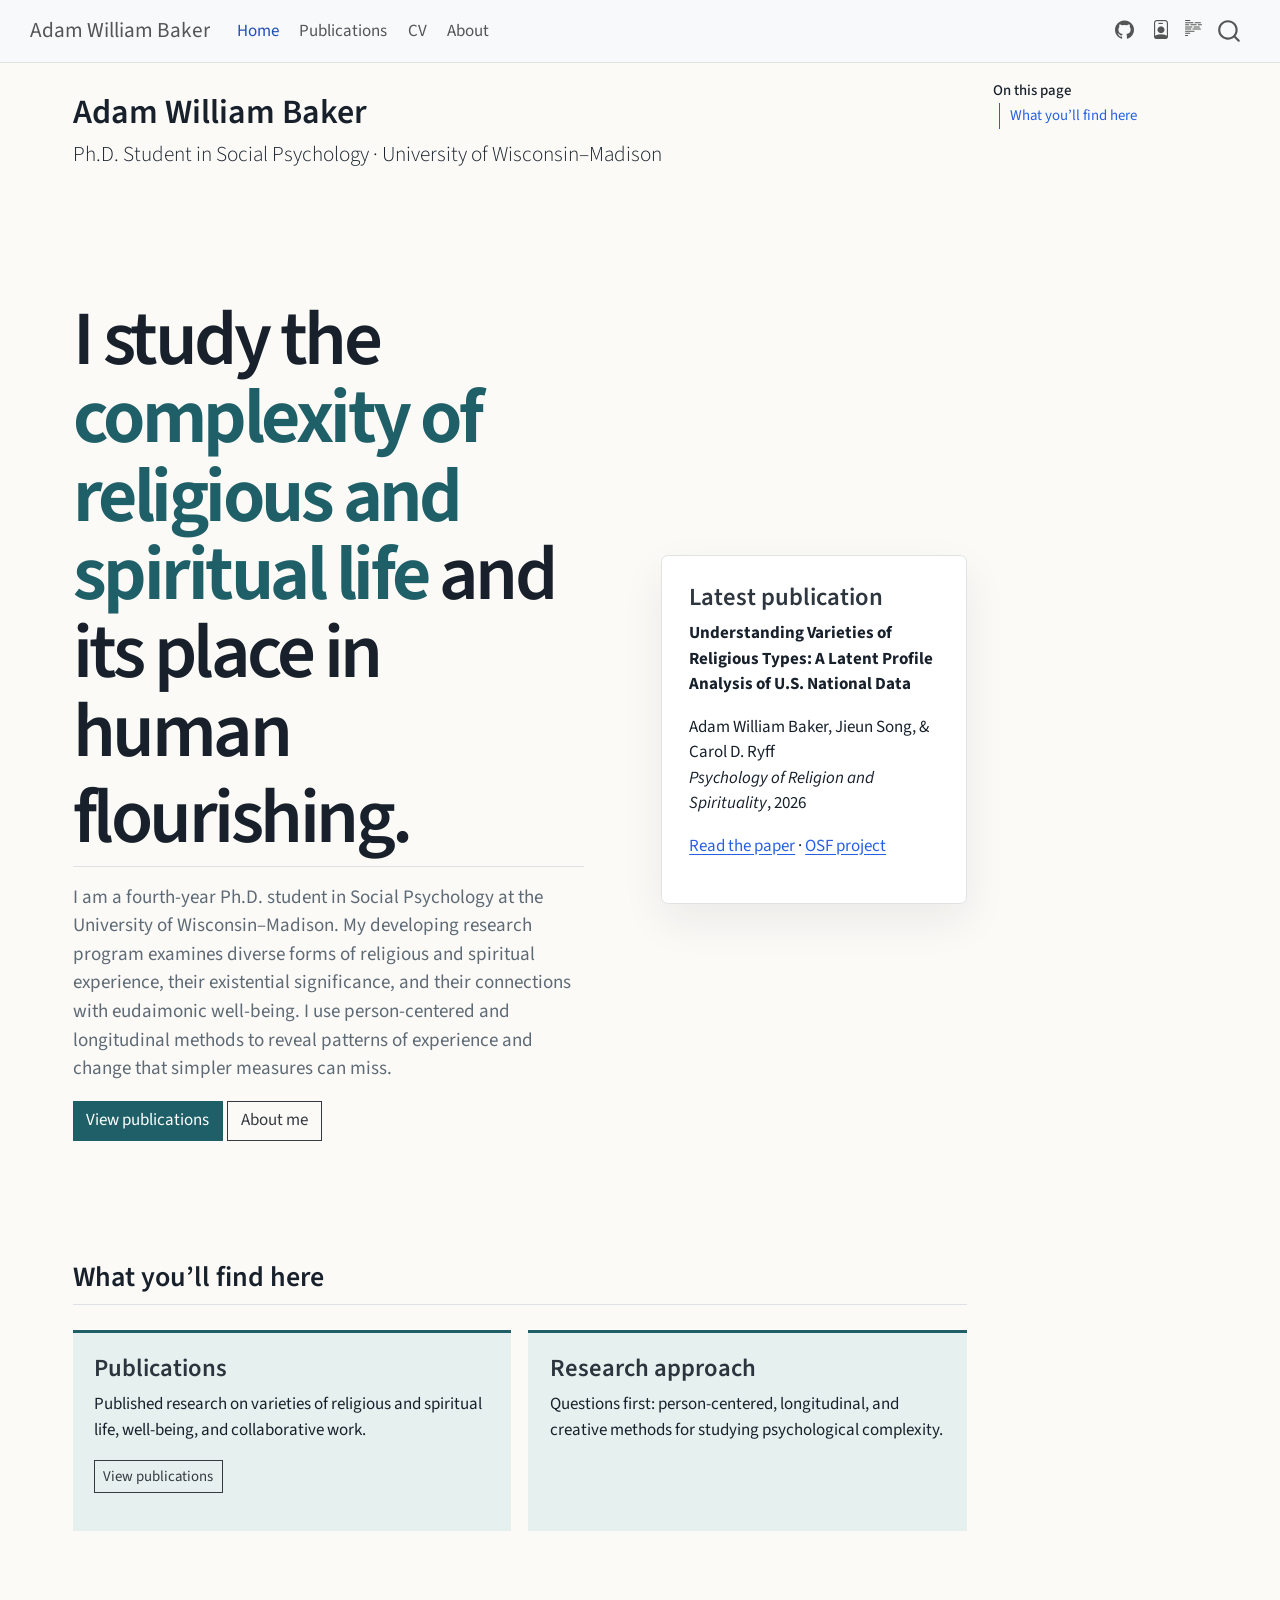
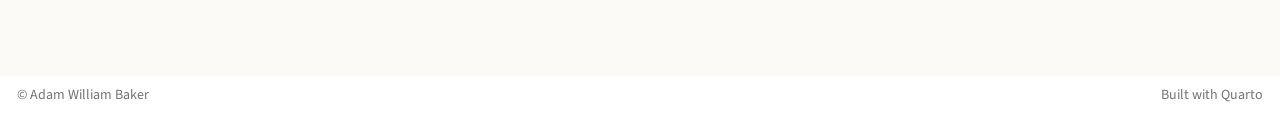
==== commit 311d901d: "Built site for gh-pages" ====
--- a/index.html
+++ b/index.html
@@ -191,6 +191,7 @@
 <section id="publications" class="level3 feature">
 <h3 class="anchored" data-anchor-id="publications">Publications</h3>
 <p>Published research on varieties of religious and spiritual life, well-being, and collaborative work.</p>
+<p><a href="./research.html" class="btn btn-outline-dark btn-sm">View publications</a></p>
 </section>
 <section id="research-approach" class="level3 feature">
 <h3 class="anchored" data-anchor-id="research-approach">Research approach</h3>
